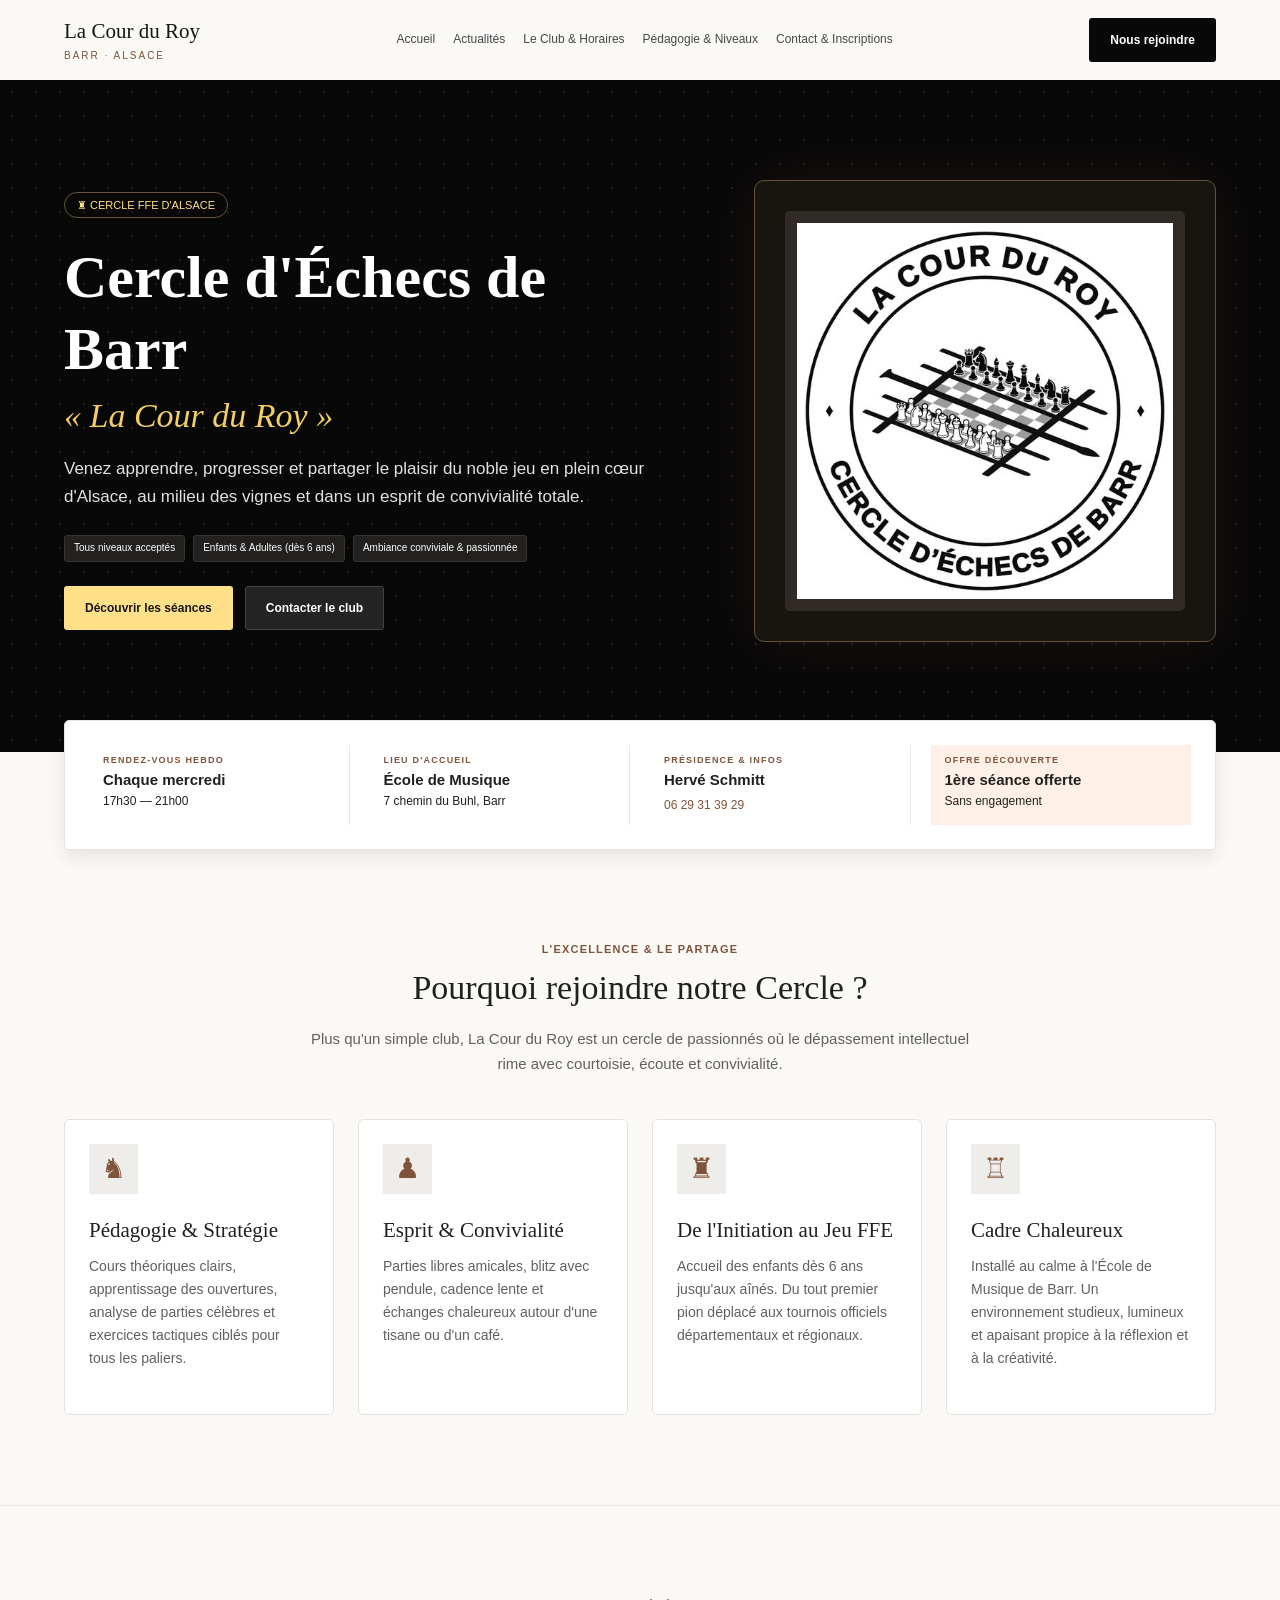
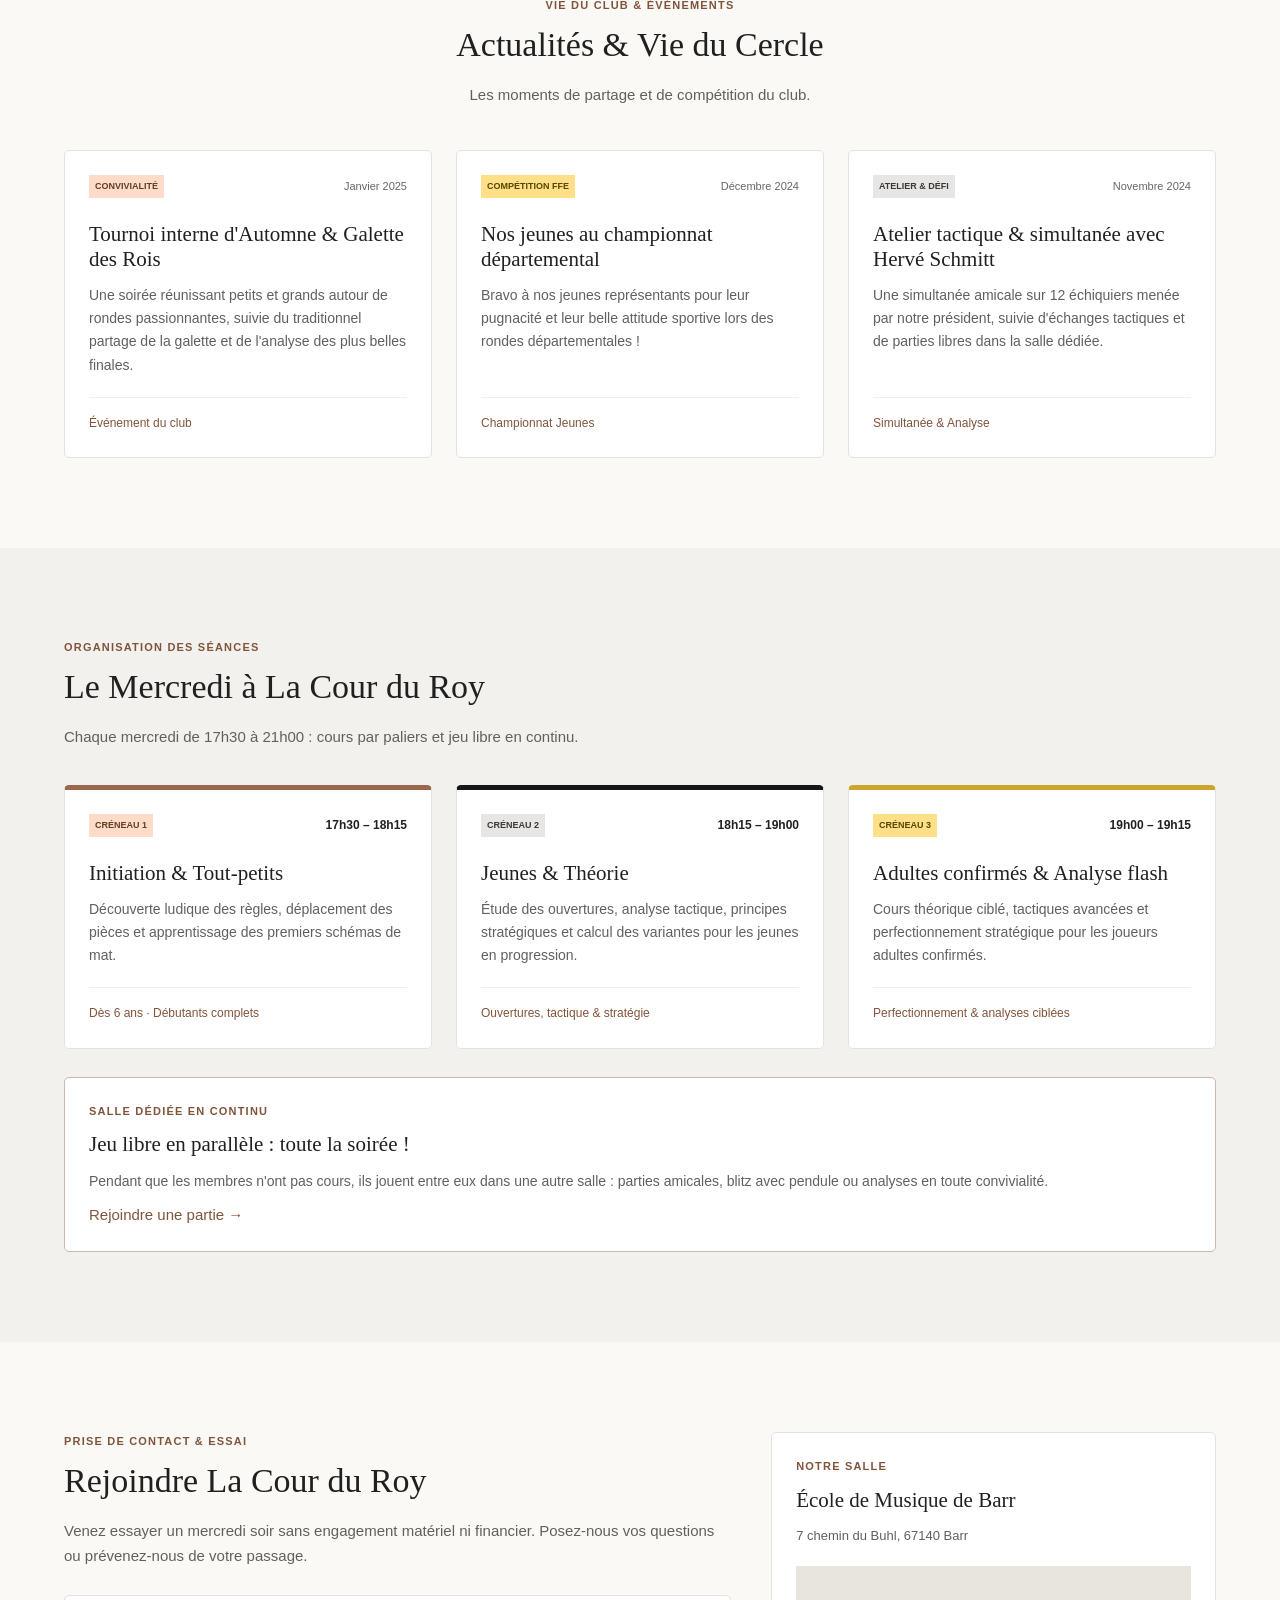
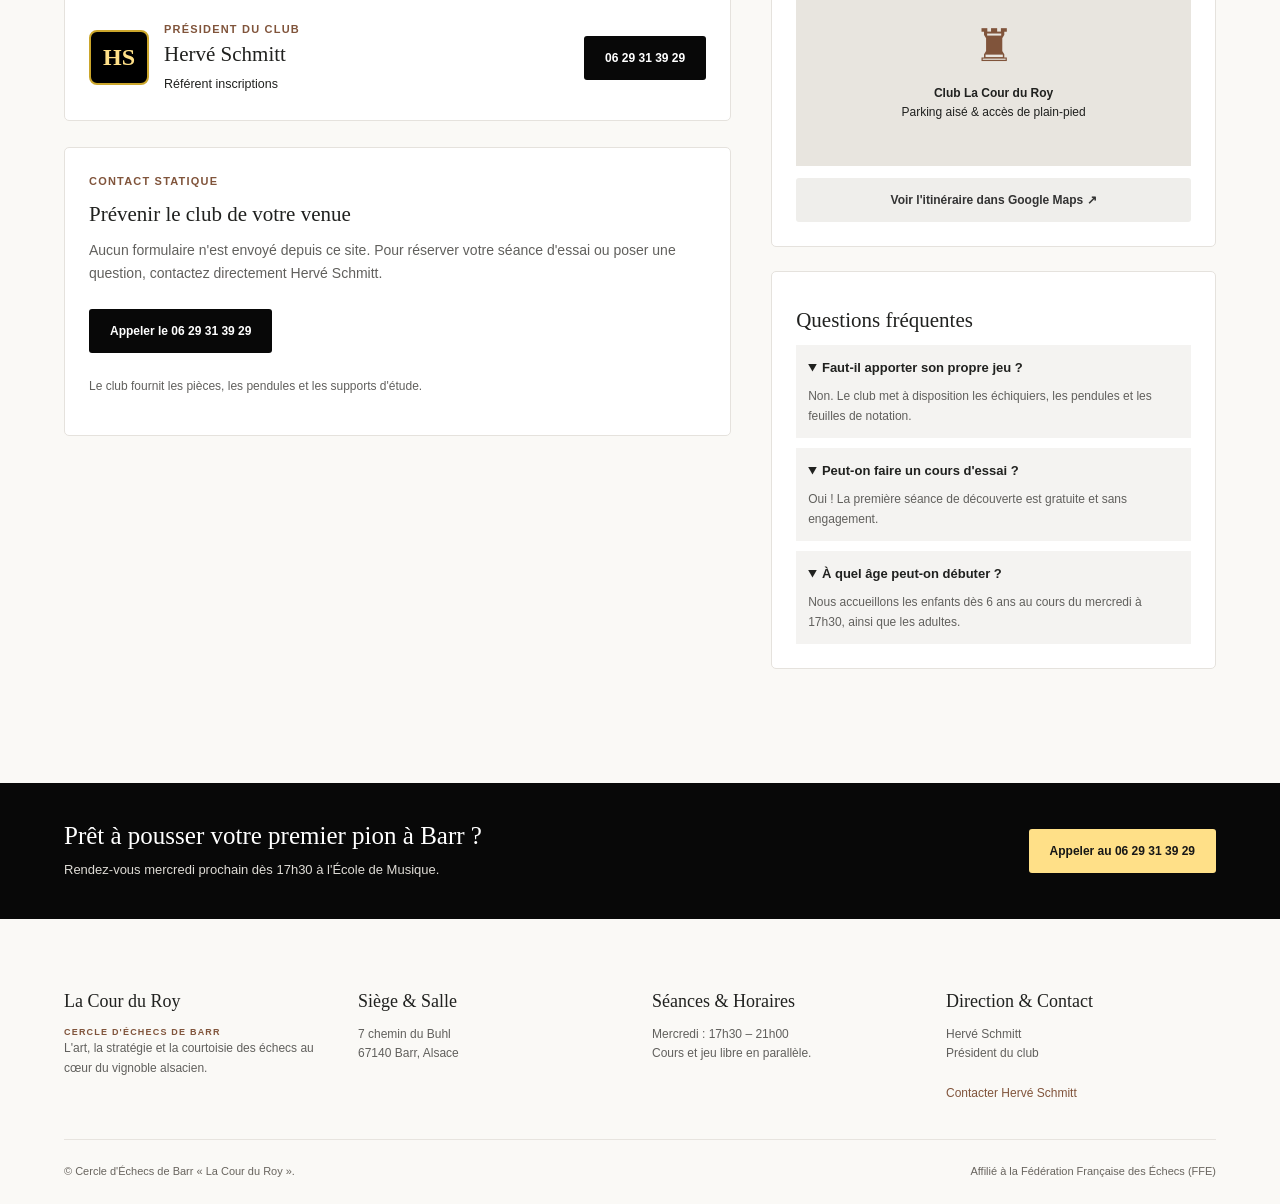
==== index.html @ 9c3e49a5 "Ajouter index.html pour GitHub Pages" ====
<!DOCTYPE html>
<!-- Le HTML décrit le contenu. L'apparence est définie dans apparence.css. -->
<html lang="fr">
<head>
  <meta charset="UTF-8">
  <!-- Cette ligne adapte la page à la largeur des téléphones. -->
  <meta name="viewport" content="width=device-width, initial-scale=1.0">
  <meta name="description" content="Découvrez La Cour du Roy, le cercle d'échecs de Barr : séances du mercredi, initiation et jeu libre pour tous les niveaux.">
  <title>La Cour du Roy — Cercle d'Échecs de Barr</title>
  <link rel="stylesheet" href="apparence.css">
</head>
<body>
  <a class="lien-evitement" href="#contenu">Aller au contenu</a>
  <!-- L'en-tête contient le nom du club et les liens de navigation. -->
  <header class="entete">
    <div class="conteneur navigation">
      <a class="marque" href="#accueil">La Cour du Roy<span>Barr · Alsace</span></a>
      <nav aria-label="Navigation principale">
        <!-- Le # renvoie à l'attribut id d'une section de cette page. -->
        <a href="#accueil">Accueil</a>
        <a href="#actualites">Actualités</a>
        <a href="#horaires">Le Club &amp; Horaires</a>
        <a href="#pedagogie">Pédagogie &amp; Niveaux</a>
        <a href="#contact">Contact &amp; Inscriptions</a>
      </nav>
      <a class="bouton" href="#contact">Nous rejoindre</a>
    </div>
  </header>

  <main id="contenu">
    <!-- Le bandeau est la première grande zone visible de la page. -->
    <section class="bandeau" id="accueil">
      <div class="conteneur presentation">
        <div>
          <span class="insigne">♜ Cercle FFE d'Alsace</span>
          <h1>Cercle d'Échecs de Barr</h1>
          <p class="sous-titre">« La Cour du Roy »</p>
          <p class="introduction">Venez apprendre, progresser et partager le plaisir du noble jeu en plein cœur d'Alsace, au milieu des vignes et dans un esprit de convivialité totale.</p>
          <ul class="qualites">
            <li>Tous niveaux acceptés</li>
            <li>Enfants &amp; Adultes (dès 6 ans)</li>
            <li>Ambiance conviviale &amp; passionnée</li>
          </ul>
          <div class="actions">
            <a class="bouton bouton-dore" href="#horaires">Découvrir les séances</a>
            <a class="bouton bouton-clair" href="#contact">Contacter le club</a>
          </div>
        </div>
        <div class="cadre-logo">
          <!-- Une image locale fonctionne aussi sans connexion Internet. -->
          <img src="images/logo-club.png" alt="La Cour du Roy, Cercle d'Échecs de Barr" width="526" height="526">
        </div>
      </div>
    </section>

    <div class="conteneur informations">
      <div><span class="etiquette">Rendez-vous hebdo</span><strong>Chaque mercredi</strong><span>17h30 — 21h00</span></div>
      <div><span class="etiquette">Lieu d'accueil</span><strong>École de Musique</strong><span>7 chemin du Buhl, Barr</span></div>
      <div><span class="etiquette">Présidence &amp; Infos</span><strong>Hervé Schmitt</strong><a href="tel:+33629313929">06 29 31 39 29</a></div>
      <div class="offre"><span class="etiquette">Offre découverte</span><strong>1ère séance offerte</strong><span>Sans engagement</span></div>
    </div>

    <section class="section conteneur" id="pedagogie">
      <div class="titre-section">
        <span class="etiquette">L'excellence &amp; le partage</span>
        <h2>Pourquoi rejoindre notre Cercle ?</h2>
        <p>Plus qu'un simple club, La Cour du Roy est un cercle de passionnés où le dépassement intellectuel rime avec courtoisie, écoute et convivialité.</p>
      </div>
      <!-- La même classe « carte » permet de réutiliser la même apparence. -->
      <div class="grille quatre-colonnes">
        <article class="carte"><span class="icone" aria-hidden="true">♞</span><h3>Pédagogie &amp; Stratégie</h3><p>Cours théoriques clairs, apprentissage des ouvertures, analyse de parties célèbres et exercices tactiques ciblés pour tous les paliers.</p></article>
        <article class="carte"><span class="icone" aria-hidden="true">♟</span><h3>Esprit &amp; Convivialité</h3><p>Parties libres amicales, blitz avec pendule, cadence lente et échanges chaleureux autour d'une tisane ou d'un café.</p></article>
        <article class="carte"><span class="icone" aria-hidden="true">♜</span><h3>De l'Initiation au Jeu FFE</h3><p>Accueil des enfants dès 6 ans jusqu'aux aînés. Du tout premier pion déplacé aux tournois officiels départementaux et régionaux.</p></article>
        <article class="carte"><span class="icone" aria-hidden="true">♖</span><h3>Cadre Chaleureux</h3><p>Installé au calme à l'École de Musique de Barr. Un environnement studieux, lumineux et apaisant propice à la réflexion et à la créativité.</p></article>
      </div>
    </section>

    <section class="section actualites" id="actualites">
      <div class="conteneur">
        <div class="titre-section"><span class="etiquette">Vie du club &amp; événements</span><h2>Actualités &amp; Vie du Cercle</h2><p>Les moments de partage et de compétition du club.</p></div>
        <!-- Ces textes sont repris de la maquette : les vérifier avant publication. -->
        <div class="grille trois-colonnes">
          <article class="carte"><div class="entete-carte"><span class="categorie">Convivialité</span><time datetime="2025-01">Janvier 2025</time></div><h3>Tournoi interne d'Automne &amp; Galette des Rois</h3><p>Une soirée réunissant petits et grands autour de rondes passionnantes, suivie du traditionnel partage de la galette et de l'analyse des plus belles finales.</p><span class="pied-carte">Événement du club</span></article>
          <article class="carte"><div class="entete-carte"><span class="categorie doree">Compétition FFE</span><time datetime="2024-12">Décembre 2024</time></div><h3>Nos jeunes au championnat départemental</h3><p>Bravo à nos jeunes représentants pour leur pugnacité et leur belle attitude sportive lors des rondes départementales !</p><span class="pied-carte">Championnat Jeunes</span></article>
          <article class="carte"><div class="entete-carte"><span class="categorie grise">Atelier &amp; Défi</span><time datetime="2024-11">Novembre 2024</time></div><h3>Atelier tactique &amp; simultanée avec Hervé Schmitt</h3><p>Une simultanée amicale sur 12 échiquiers menée par notre président, suivie d'échanges tactiques et de parties libres dans la salle dédiée.</p><span class="pied-carte">Simultanée &amp; Analyse</span></article>
        </div>
      </div>
    </section>

    <section class="section fond-gris" id="horaires">
      <div class="conteneur">
        <div class="titre-horaires"><span class="etiquette">Organisation des séances</span><h2>Le Mercredi à La Cour du Roy</h2><p>Chaque mercredi de 17h30 à 21h00 : cours par paliers et jeu libre en continu.</p></div>
        <div class="grille trois-colonnes">
          <article class="carte creneau"><div class="entete-carte"><span class="categorie">Créneau 1</span><strong>17h30 – 18h15</strong></div><h3>Initiation &amp; Tout-petits</h3><p>Découverte ludique des règles, déplacement des pièces et apprentissage des premiers schémas de mat.</p><span class="pied-carte">Dès 6 ans · Débutants complets</span></article>
          <article class="carte creneau creneau-noir"><div class="entete-carte"><span class="categorie grise">Créneau 2</span><strong>18h15 – 19h00</strong></div><h3>Jeunes &amp; Théorie</h3><p>Étude des ouvertures, analyse tactique, principes stratégiques et calcul des variantes pour les jeunes en progression.</p><span class="pied-carte">Ouvertures, tactique &amp; stratégie</span></article>
          <article class="carte creneau creneau-dore"><div class="entete-carte"><span class="categorie doree">Créneau 3</span><strong>19h00 – 19h15</strong></div><h3>Adultes confirmés &amp; Analyse flash</h3><p>Cours théorique ciblé, tactiques avancées et perfectionnement stratégique pour les joueurs adultes confirmés.</p><span class="pied-carte">Perfectionnement &amp; analyses ciblées</span></article>
        </div>
        <div class="carte jeu-libre" id="jeu-libre"><span class="etiquette">Salle dédiée en continu</span><h3>Jeu libre en parallèle : toute la soirée !</h3><p>Pendant que les membres n'ont pas cours, ils jouent entre eux dans une autre salle : parties amicales, blitz avec pendule ou analyses en toute convivialité.</p><a href="#contact">Rejoindre une partie →</a></div>
      </div>
    </section>

    <section class="section conteneur contact" id="contact">
      <div>
        <span class="etiquette">Prise de contact &amp; essai</span><h2>Rejoindre La Cour du Roy</h2>
        <p>Venez essayer un mercredi soir sans engagement matériel ni financier. Posez-nous vos questions ou prévenez-nous de votre passage.</p>
        <div class="carte president"><span class="initiales" aria-hidden="true">HS</span><div><span class="etiquette">Président du club</span><h3>Hervé Schmitt</h3><small>Référent inscriptions</small></div><a class="bouton" href="tel:+33629313929">06 29 31 39 29</a></div>
        <!-- Le site est statique : on affiche les coordonnées sans faux formulaire. -->
        <div class="carte contact-statique">
          <span class="etiquette">Contact statique</span>
          <h3>Prévenir le club de votre venue</h3>
          <p>Aucun formulaire n'est envoyé depuis ce site. Pour réserver votre séance d'essai ou poser une question, contactez directement Hervé Schmitt.</p>
          <a class="bouton" href="tel:+33629313929">Appeler le 06 29 31 39 29</a>
          <p class="note">Le club fournit les pièces, les pendules et les supports d'étude.</p>
        </div>
      </div>
      <aside>
        <div class="carte" id="adresse"><span class="etiquette">Notre salle</span><h3>École de Musique de Barr</h3><address>7 chemin du Buhl, 67140 Barr</address><div class="localisation"><span aria-hidden="true">♜</span><strong>Club La Cour du Roy</strong><span>Parking aisé &amp; accès de plain-pied</span></div><a class="bouton bouton-itineraire" href="https://maps.google.com/?q=7+Chemin+du+Buhl+67140+Barr" target="_blank" rel="noopener noreferrer">Voir l'itinéraire dans Google Maps ↗</a></div>
        <div class="carte questions"><h3>Questions fréquentes</h3>
          <!-- details et summary créent un volet ouvrable sans JavaScript. -->
          <details open><summary>Faut-il apporter son propre jeu ?</summary><p>Non. Le club met à disposition les échiquiers, les pendules et les feuilles de notation.</p></details>
          <details open><summary>Peut-on faire un cours d'essai ?</summary><p>Oui ! La première séance de découverte est gratuite et sans engagement.</p></details>
          <details open><summary>À quel âge peut-on débuter ?</summary><p>Nous accueillons les enfants dès 6 ans au cours du mercredi à 17h30, ainsi que les adultes.</p></details>
        </div>
      </aside>
    </section>

    <section class="invitation"><div class="conteneur"><div><h2>Prêt à pousser votre premier pion à Barr ?</h2><p>Rendez-vous mercredi prochain dès 17h30 à l'École de Musique.</p></div><a class="bouton bouton-dore" href="tel:+33629313929">Appeler au 06 29 31 39 29</a></div></section>
  </main>

  <!-- Le pied de page rassemble les informations utiles. -->
  <footer class="pied-page conteneur">
    <div class="grille quatre-colonnes">
      <div><h3>La Cour du Roy</h3><span class="etiquette">Cercle d'Échecs de Barr</span><p>L'art, la stratégie et la courtoisie des échecs au cœur du vignoble alsacien.</p></div>
      <div><h3>Siège &amp; Salle</h3><p>7 chemin du Buhl<br>67140 Barr, Alsace</p></div>
      <div><h3>Séances &amp; Horaires</h3><p>Mercredi : 17h30 – 21h00<br>Cours et jeu libre en parallèle.</p></div>
      <div><h3>Direction &amp; Contact</h3><p>Hervé Schmitt<br>Président du club</p><a href="tel:+33629313929">Contacter Hervé Schmitt</a></div>
    </div>
    <div class="mentions"><span>© Cercle d'Échecs de Barr « La Cour du Roy ».</span><span>Affilié à la Fédération Française des Échecs (FFE)</span></div>
  </footer>
</body>
</html>
---- apparence.css ----
/* Le CSS règle les couleurs, les tailles et la disposition du HTML.
   Une règle s'écrit : sélecteur { propriété: valeur; } */

/* 1. Réglages communs à toute la page. */
* {
  box-sizing: border-box; /* Les bordures et espacements restent dans la largeur. */
}
html { scroll-behavior: smooth; }
body {
  margin: 0;
  background: #faf9f6;
  color: #20211f;
  font-family: Arial, sans-serif;
  font-size: 15px;
  line-height: 1.65;
}
h1, h2, h3, .marque {
  font-family: Georgia, 'Times New Roman', serif;
  line-height: 1.2;
}
h1 { font-size: 60px; margin: 24px 0 12px; }
h2 { font-size: 34px; margin: 10px 0 18px; font-weight: normal; }
h3 { font-size: 21px; margin: 12px 0; font-weight: normal; }
p { margin: 0 0 20px; color: #61605d; }
a { color: #80543b; text-decoration: none; }
a:hover { text-decoration: underline; }
/* Le contour permet de voir quel lien ou champ est sélectionné au clavier. */
a:focus-visible, summary:focus-visible {
  outline: 3px solid #af7a28;
  outline-offset: 4px;
}
img { max-width: 100%; height: auto; display: block; }
section, [id] { scroll-margin-top: 24px; }
.conteneur { width: 90%; max-width: 1160px; margin: 0 auto; }
.section { padding-top: 90px; padding-bottom: 90px; }
.etiquette { display: block; color: #80543b; font-size: 11px; font-weight: bold; text-transform: uppercase; letter-spacing: 1.2px; }
.lien-evitement { position: absolute; top: -100px; left: 15px; padding: 10px; background: white; z-index: 10; }
.lien-evitement:focus { top: 10px; }

/* 2. Navigation : flex place les éléments les uns à côté des autres. */
.navigation { display: flex; align-items: center; justify-content: space-between; gap: 22px; min-height: 80px; }
.marque { color: #161616; font-size: 21px; flex-shrink: 0; }
.marque span { display: block; font: 10px Arial, sans-serif; text-transform: uppercase; letter-spacing: 2px; color: #80543b; margin-top: 5px; }
nav { display: flex; gap: 18px; flex-wrap: wrap; }
nav a { color: #47464b; font-size: 12px; }
.bouton { display: inline-block; padding: 12px 20px; border: 1px solid transparent; border-radius: 3px; background: #080808; color: white; font: bold 12px/1.5 Arial, sans-serif; text-align: center; }
.bouton:hover { background: #80543b; color: white; text-decoration: none; }
.bouton-dore { background: #ffe088; color: #171717; }
.bouton-clair { background: #242424; border-color: #46423a; }

/* 3. Présentation et logo. Les points sont un fond créé en CSS. */
.bandeau { background-color: #080808; background-image: radial-gradient(#242018 1px, transparent 1px); background-size: 24px 24px; color: white; padding: 100px 0 110px; }
.presentation { display: grid; grid-template-columns: 1.3fr 1fr; align-items: center; gap: 90px; }
.insigne { border: 1px solid #61553a; border-radius: 20px; padding: 6px 12px; font-size: 11px; text-transform: uppercase; color: #ffe088; }
.sous-titre { font: italic 34px Georgia, serif; color: #f3ce67; margin-bottom: 20px; }
.introduction { color: #e3e2e0; font-size: 17px; }
.qualites { display: flex; flex-wrap: wrap; gap: 8px; padding: 0; margin: 24px 0; list-style: none; }
.qualites li { background: #22211f; border: 1px solid #39352e; border-radius: 3px; padding: 4px 9px; font-size: 10px; }
.actions { display: flex; flex-wrap: wrap; gap: 12px; }
.cadre-logo { padding: 30px; border: 1px solid #655333; border-radius: 10px; background: #181511; box-shadow: 0 0 65px #80543b25; }
.cadre-logo img { border: 12px solid #302b26; border-radius: 5px; }

/* 4. La barre d'informations remonte légèrement sur le bandeau. */
.informations { position: relative; margin-top: -32px; padding: 24px; background: white; border: 1px solid #e7e4df; border-radius: 5px; box-shadow: 0 8px 18px #00000015; display: grid; grid-template-columns: repeat(4, 1fr); gap: 20px; }
.informations > div { padding: 8px 14px; border-right: 1px solid #eae6e0; }
.informations strong, .informations span { display: block; }
.informations strong { font-size: 15px; }
.informations span, .informations a { font-size: 12px; }
.informations .etiquette { font-size: 9px; }
.informations .offre { background: #fff0e7; border: 0; }

/* 5. Grilles réutilisables : 1fr signifie une part de l'espace disponible. */
.grille { display: grid; gap: 24px; }
.quatre-colonnes { grid-template-columns: repeat(4, 1fr); }
.trois-colonnes { grid-template-columns: repeat(3, 1fr); }
.deux-colonnes { grid-template-columns: repeat(2, 1fr); }
.titre-section { text-align: center; max-width: 670px; margin: 0 auto 42px; }
.carte { background: white; border: 1px solid #e5e2dd; border-radius: 5px; padding: 24px; }
.grille .carte { display: flex; flex-direction: column; }
.carte p { font-size: 14px; }
.icone { display: inline-block; align-self: flex-start; background: #efede9; color: #80543b; font-size: 28px; padding: 2px 12px; margin-bottom: 12px; }
.actualites { border-top: 1px solid #edeae5; }
.entete-carte { display: flex; align-items: center; justify-content: space-between; flex-wrap: wrap; gap: 8px; margin-bottom: 12px; font-size: 12px; }
time { color: #666; font-size: 11px; }
.categorie { background: #ffdbca; color: #653d26; padding: 4px 6px; font-size: 9px; text-transform: uppercase; font-weight: bold; }
.doree { background: #ffe088; color: #574500; }
.grise { background: #e8e6e4; color: #393939; }
.pied-carte { margin-top: auto; padding-top: 16px; border-top: 1px solid #eee; color: #80543b; font-size: 12px; }

/* 6. Horaires et contact. */
.fond-gris { background: #f2f1ee; }
.titre-horaires { margin-bottom: 35px; }
.creneau { border-top: 5px solid #98694e; }
.creneau-noir { border-top-color: #171717; }
.creneau-dore { border-top-color: #cba62b; }
.jeu-libre { margin-top: 28px; border-color: #cdb8ab; }
.jeu-libre p { margin-bottom: 10px; }
.contact { display: grid; grid-template-columns: 1.5fr 1fr; gap: 40px; }
.president { display: flex; align-items: center; flex-wrap: wrap; gap: 15px; margin: 26px 0; }
.president h3 { margin: 4px 0; }
.president .bouton { margin-left: auto; }
.initiales { background: black; color: #ffe088; border: 2px solid #cba62b; border-radius: 8px; padding: 12px; font: bold 24px Georgia, serif; }
.contact aside > .carte { margin-bottom: 24px; }
label { display: block; font-size: 12px; margin-bottom: 6px; }
.contact-statique .bouton { margin: 4px 0 10px; }
.note { font-size: 12px !important; margin: 14px 0; }
address { font-style: normal; color: #61605d; font-size: 13px; }
.localisation { background: #e8e5df; min-height: 200px; display: flex; flex-direction: column; align-items: center; justify-content: center; text-align: center; padding: 20px; margin: 20px 0 12px; font-size: 12px; }
.localisation > span:first-child { font-size: 45px; color: #80543b; }
.bouton-itineraire { background: #efeeeb; color: #333; width: 100%; }
details { background: #f4f3f1; padding: 12px; margin-top: 10px; font-size: 13px; }
summary { cursor: pointer; font-weight: bold; }
details p { margin: 8px 0 0; font-size: 12px !important; }

/* 7. Dernière invitation et pied de page. */
.invitation { background: #080808; color: white; padding: 38px 0; }
.invitation .conteneur { display: flex; align-items: center; justify-content: space-between; gap: 25px; }
.invitation h2 { font-size: 25px; margin: 0 0 8px; }
.invitation p { color: #dedbd5; margin: 0; font-size: 13px; }
.invitation .bouton { flex-shrink: 0; }
.pied-page { padding-top: 60px; padding-bottom: 24px; font-size: 12px; }
.pied-page h3 { font-size: 18px; }
.pied-page .etiquette { font-size: 9px; }
.mentions { display: flex; justify-content: space-between; flex-wrap: wrap; gap: 15px; border-top: 1px solid #e7e4df; margin-top: 35px; padding-top: 22px; color: #68645e; font-size: 11px; }

/* 8. Les media queries changent la disposition selon la largeur de l'écran. */
@media (max-width: 1050px) {
  .navigation { flex-wrap: wrap; padding: 18px 0; }
  nav { order: 3; width: 100%; justify-content: center; }
  .presentation { gap: 40px; }
  h1 { font-size: 48px; }
  .quatre-colonnes, .informations { grid-template-columns: repeat(2, 1fr); }
  .contact { grid-template-columns: 1.2fr 1fr; gap: 24px; }
  .trois-colonnes { gap: 14px; }
  .carte { padding: 20px; }
}
@media (max-width: 700px) {
  .section { padding-top: 55px; padding-bottom: 55px; }
  h1 { font-size: 42px; }
  h2 { font-size: 29px; }
  .sous-titre { font-size: 29px; }
  nav { gap: 12px 18px; }
  .bandeau { padding: 55px 0 75px; }
  .presentation, .contact, .trois-colonnes { grid-template-columns: 1fr; }
  .cadre-logo { width: 260px; max-width: 100%; margin: 0 auto; padding: 18px; }
  .informations { padding: 16px; gap: 8px; }
  .informations > div { border: 0; padding: 8px; }
  .quatre-colonnes, .deux-colonnes { grid-template-columns: 1fr; }
  .invitation .conteneur { flex-direction: column; text-align: center; }
  .president .bouton, .contact-statique .bouton { margin-left: 0; }
  .entete .bouton { padding: 10px 12px; }
}
/* Respecte les personnes qui préfèrent éviter les mouvements à l'écran. */
@media (prefers-reduced-motion: reduce) {
  html { scroll-behavior: auto; }
}
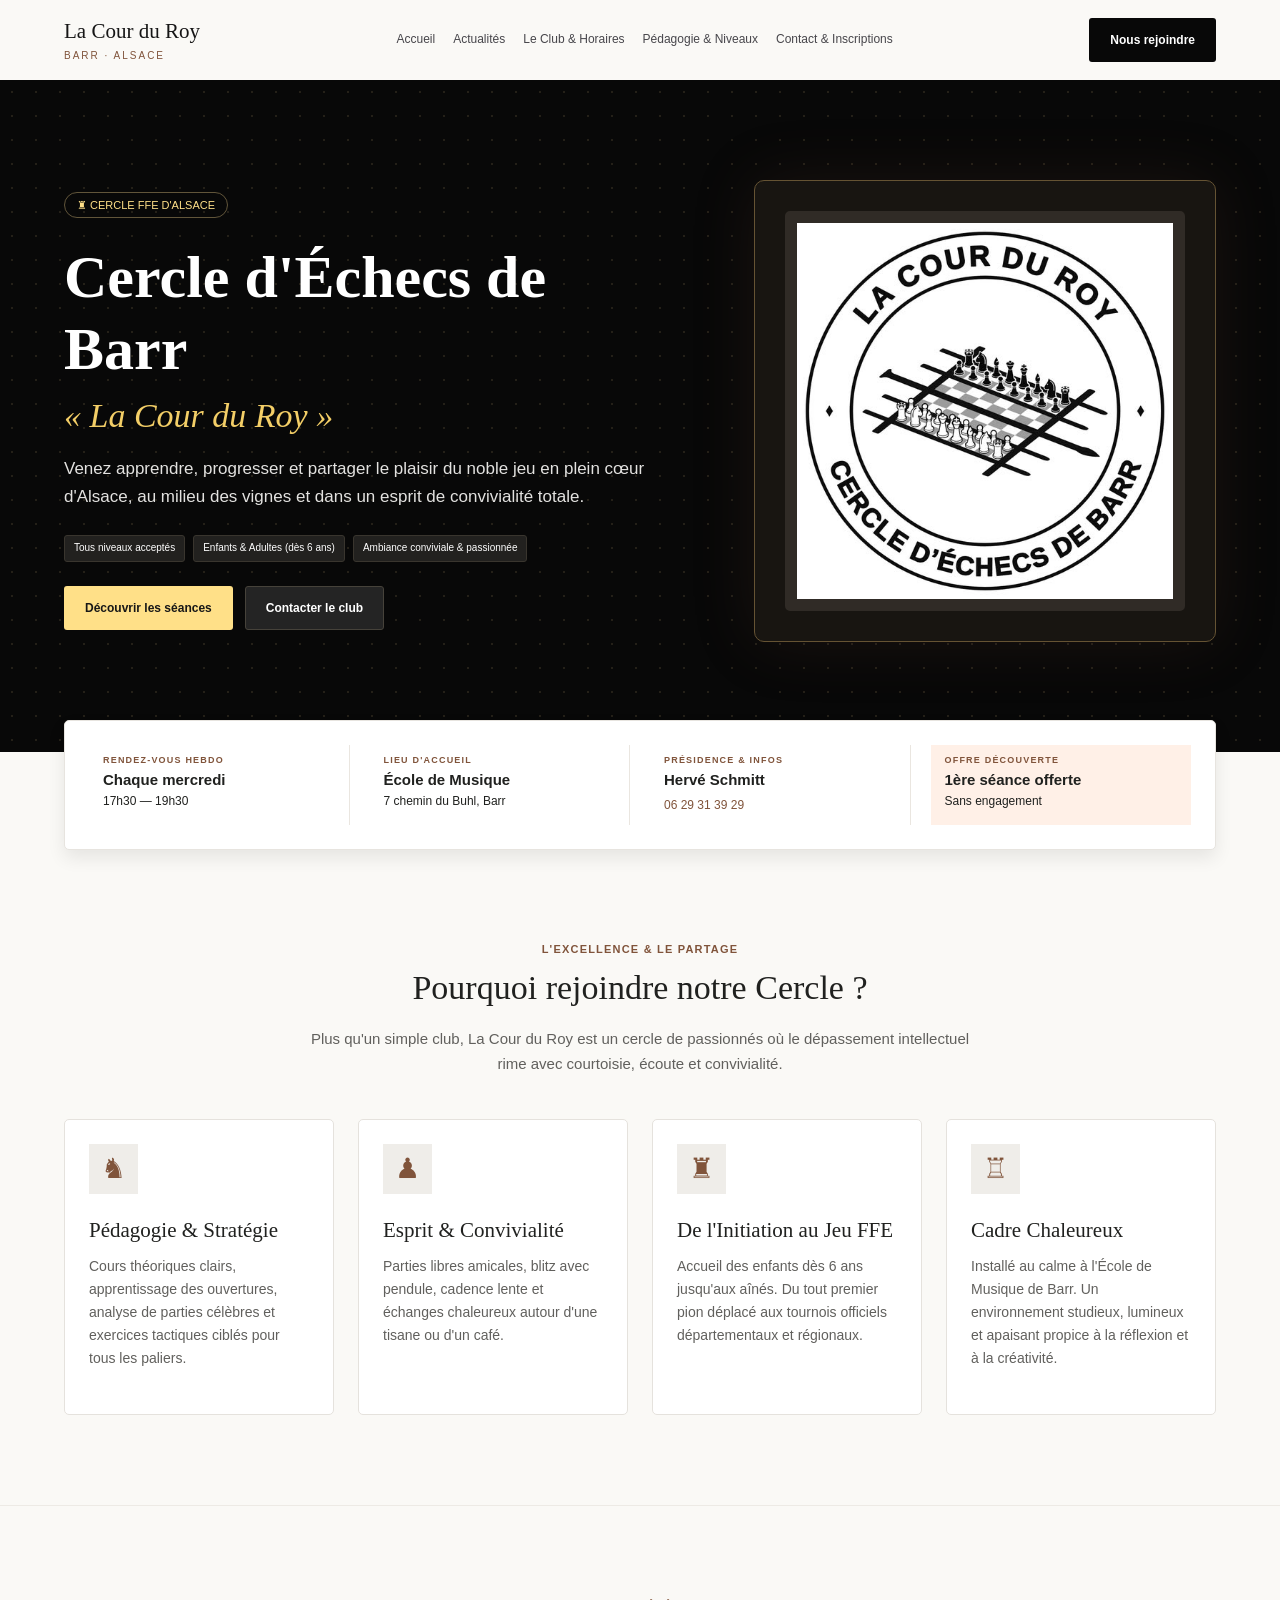
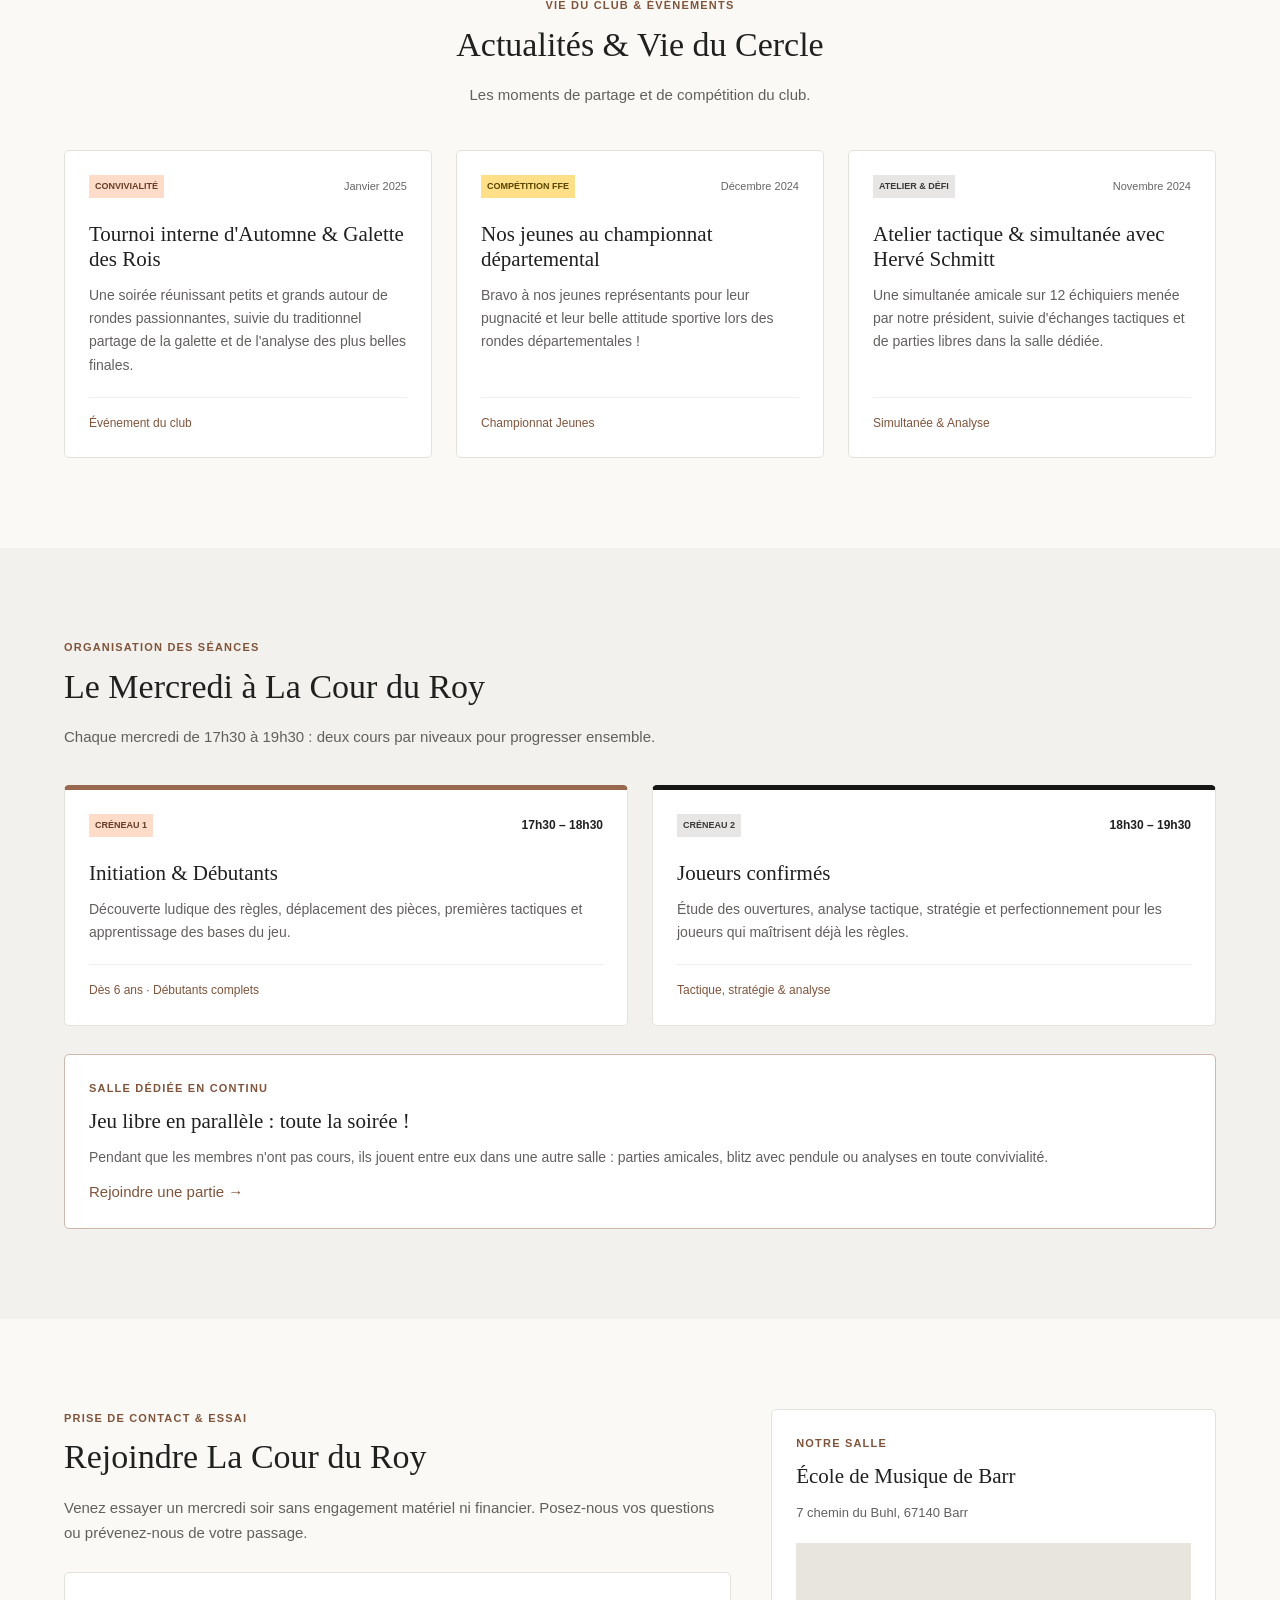
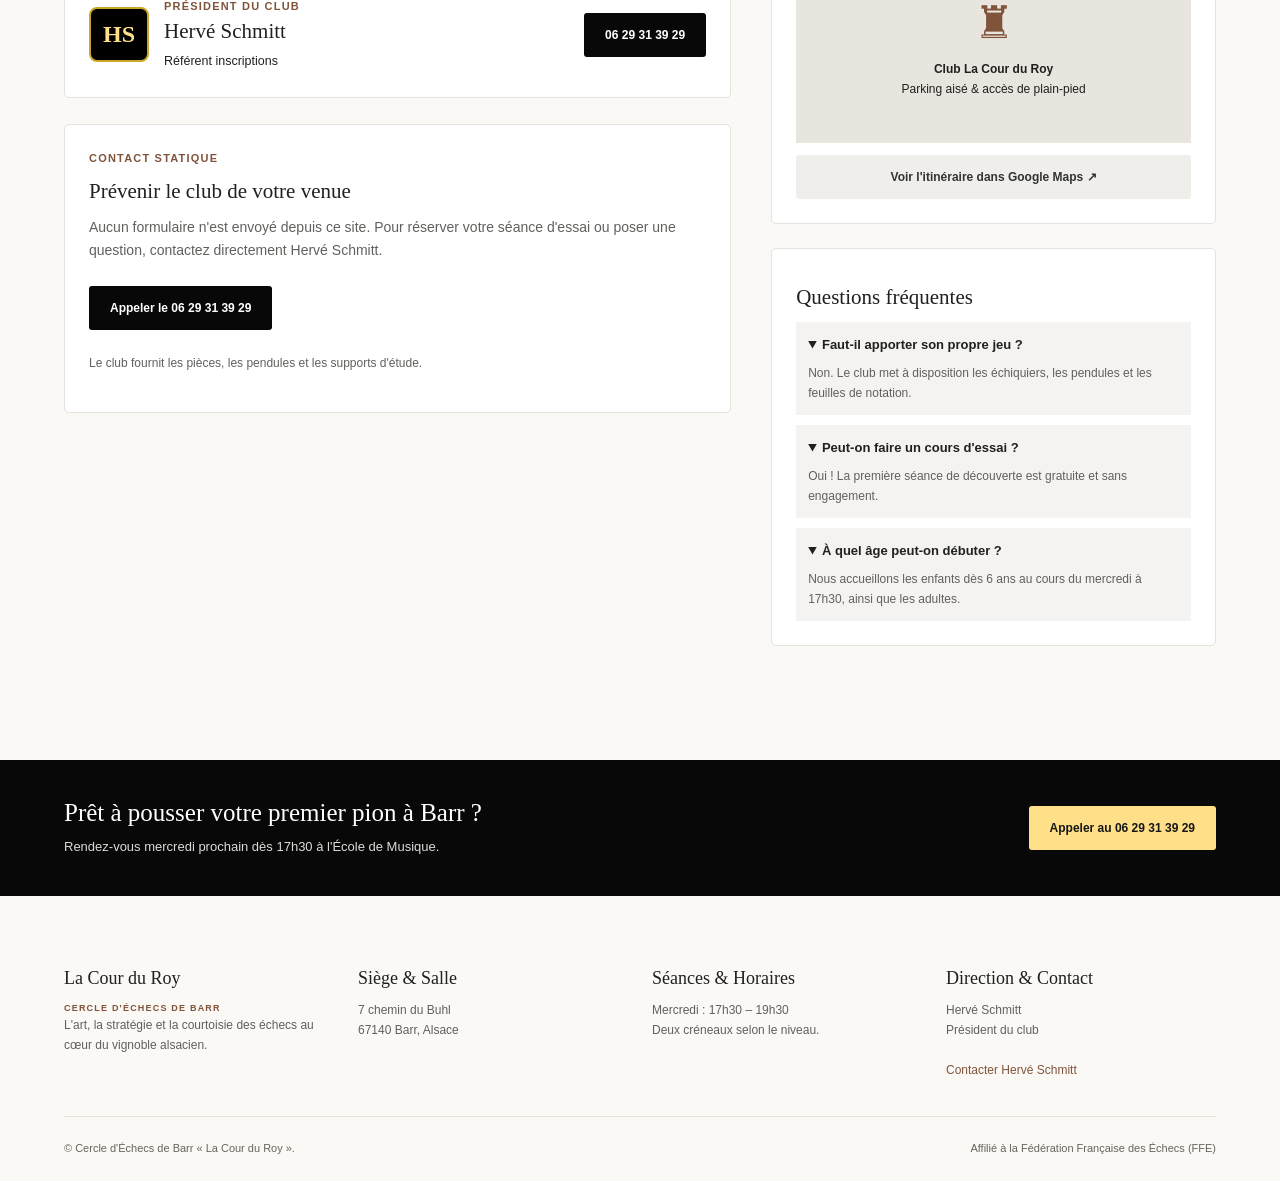
==== commit 07fc6fa9: "Synchroniser les horaires sur la page GitHub Pages" ====
--- a/index.html
+++ b/index.html
@@ -54,7 +54,7 @@
     </section>
 
     <div class="conteneur informations">
-      <div><span class="etiquette">Rendez-vous hebdo</span><strong>Chaque mercredi</strong><span>17h30 — 21h00</span></div>
+      <div><span class="etiquette">Rendez-vous hebdo</span><strong>Chaque mercredi</strong><span>17h30 — 19h30</span></div>
       <div><span class="etiquette">Lieu d'accueil</span><strong>École de Musique</strong><span>7 chemin du Buhl, Barr</span></div>
       <div><span class="etiquette">Présidence &amp; Infos</span><strong>Hervé Schmitt</strong><a href="tel:+33629313929">06 29 31 39 29</a></div>
       <div class="offre"><span class="etiquette">Offre découverte</span><strong>1ère séance offerte</strong><span>Sans engagement</span></div>
@@ -89,11 +89,10 @@
 
     <section class="section fond-gris" id="horaires">
       <div class="conteneur">
-        <div class="titre-horaires"><span class="etiquette">Organisation des séances</span><h2>Le Mercredi à La Cour du Roy</h2><p>Chaque mercredi de 17h30 à 21h00 : cours par paliers et jeu libre en continu.</p></div>
-        <div class="grille trois-colonnes">
-          <article class="carte creneau"><div class="entete-carte"><span class="categorie">Créneau 1</span><strong>17h30 – 18h15</strong></div><h3>Initiation &amp; Tout-petits</h3><p>Découverte ludique des règles, déplacement des pièces et apprentissage des premiers schémas de mat.</p><span class="pied-carte">Dès 6 ans · Débutants complets</span></article>
-          <article class="carte creneau creneau-noir"><div class="entete-carte"><span class="categorie grise">Créneau 2</span><strong>18h15 – 19h00</strong></div><h3>Jeunes &amp; Théorie</h3><p>Étude des ouvertures, analyse tactique, principes stratégiques et calcul des variantes pour les jeunes en progression.</p><span class="pied-carte">Ouvertures, tactique &amp; stratégie</span></article>
-          <article class="carte creneau creneau-dore"><div class="entete-carte"><span class="categorie doree">Créneau 3</span><strong>19h00 – 19h15</strong></div><h3>Adultes confirmés &amp; Analyse flash</h3><p>Cours théorique ciblé, tactiques avancées et perfectionnement stratégique pour les joueurs adultes confirmés.</p><span class="pied-carte">Perfectionnement &amp; analyses ciblées</span></article>
+        <div class="titre-horaires"><span class="etiquette">Organisation des séances</span><h2>Le Mercredi à La Cour du Roy</h2><p>Chaque mercredi de 17h30 à 19h30 : deux cours par niveaux pour progresser ensemble.</p></div>
+        <div class="grille deux-colonnes">
+          <article class="carte creneau"><div class="entete-carte"><span class="categorie">Créneau 1</span><strong>17h30 – 18h30</strong></div><h3>Initiation &amp; Débutants</h3><p>Découverte ludique des règles, déplacement des pièces, premières tactiques et apprentissage des bases du jeu.</p><span class="pied-carte">Dès 6 ans · Débutants complets</span></article>
+          <article class="carte creneau creneau-noir"><div class="entete-carte"><span class="categorie grise">Créneau 2</span><strong>18h30 – 19h30</strong></div><h3>Joueurs confirmés</h3><p>Étude des ouvertures, analyse tactique, stratégie et perfectionnement pour les joueurs qui maîtrisent déjà les règles.</p><span class="pied-carte">Tactique, stratégie &amp; analyse</span></article>
         </div>
         <div class="carte jeu-libre" id="jeu-libre"><span class="etiquette">Salle dédiée en continu</span><h3>Jeu libre en parallèle : toute la soirée !</h3><p>Pendant que les membres n'ont pas cours, ils jouent entre eux dans une autre salle : parties amicales, blitz avec pendule ou analyses en toute convivialité.</p><a href="#contact">Rejoindre une partie →</a></div>
       </div>
@@ -132,7 +131,7 @@
     <div class="grille quatre-colonnes">
       <div><h3>La Cour du Roy</h3><span class="etiquette">Cercle d'Échecs de Barr</span><p>L'art, la stratégie et la courtoisie des échecs au cœur du vignoble alsacien.</p></div>
       <div><h3>Siège &amp; Salle</h3><p>7 chemin du Buhl<br>67140 Barr, Alsace</p></div>
-      <div><h3>Séances &amp; Horaires</h3><p>Mercredi : 17h30 – 21h00<br>Cours et jeu libre en parallèle.</p></div>
+      <div><h3>Séances &amp; Horaires</h3><p>Mercredi : 17h30 – 19h30<br>Deux créneaux selon le niveau.</p></div>
       <div><h3>Direction &amp; Contact</h3><p>Hervé Schmitt<br>Président du club</p><a href="tel:+33629313929">Contacter Hervé Schmitt</a></div>
     </div>
     <div class="mentions"><span>© Cercle d'Échecs de Barr « La Cour du Roy ».</span><span>Affilié à la Fédération Française des Échecs (FFE)</span></div>
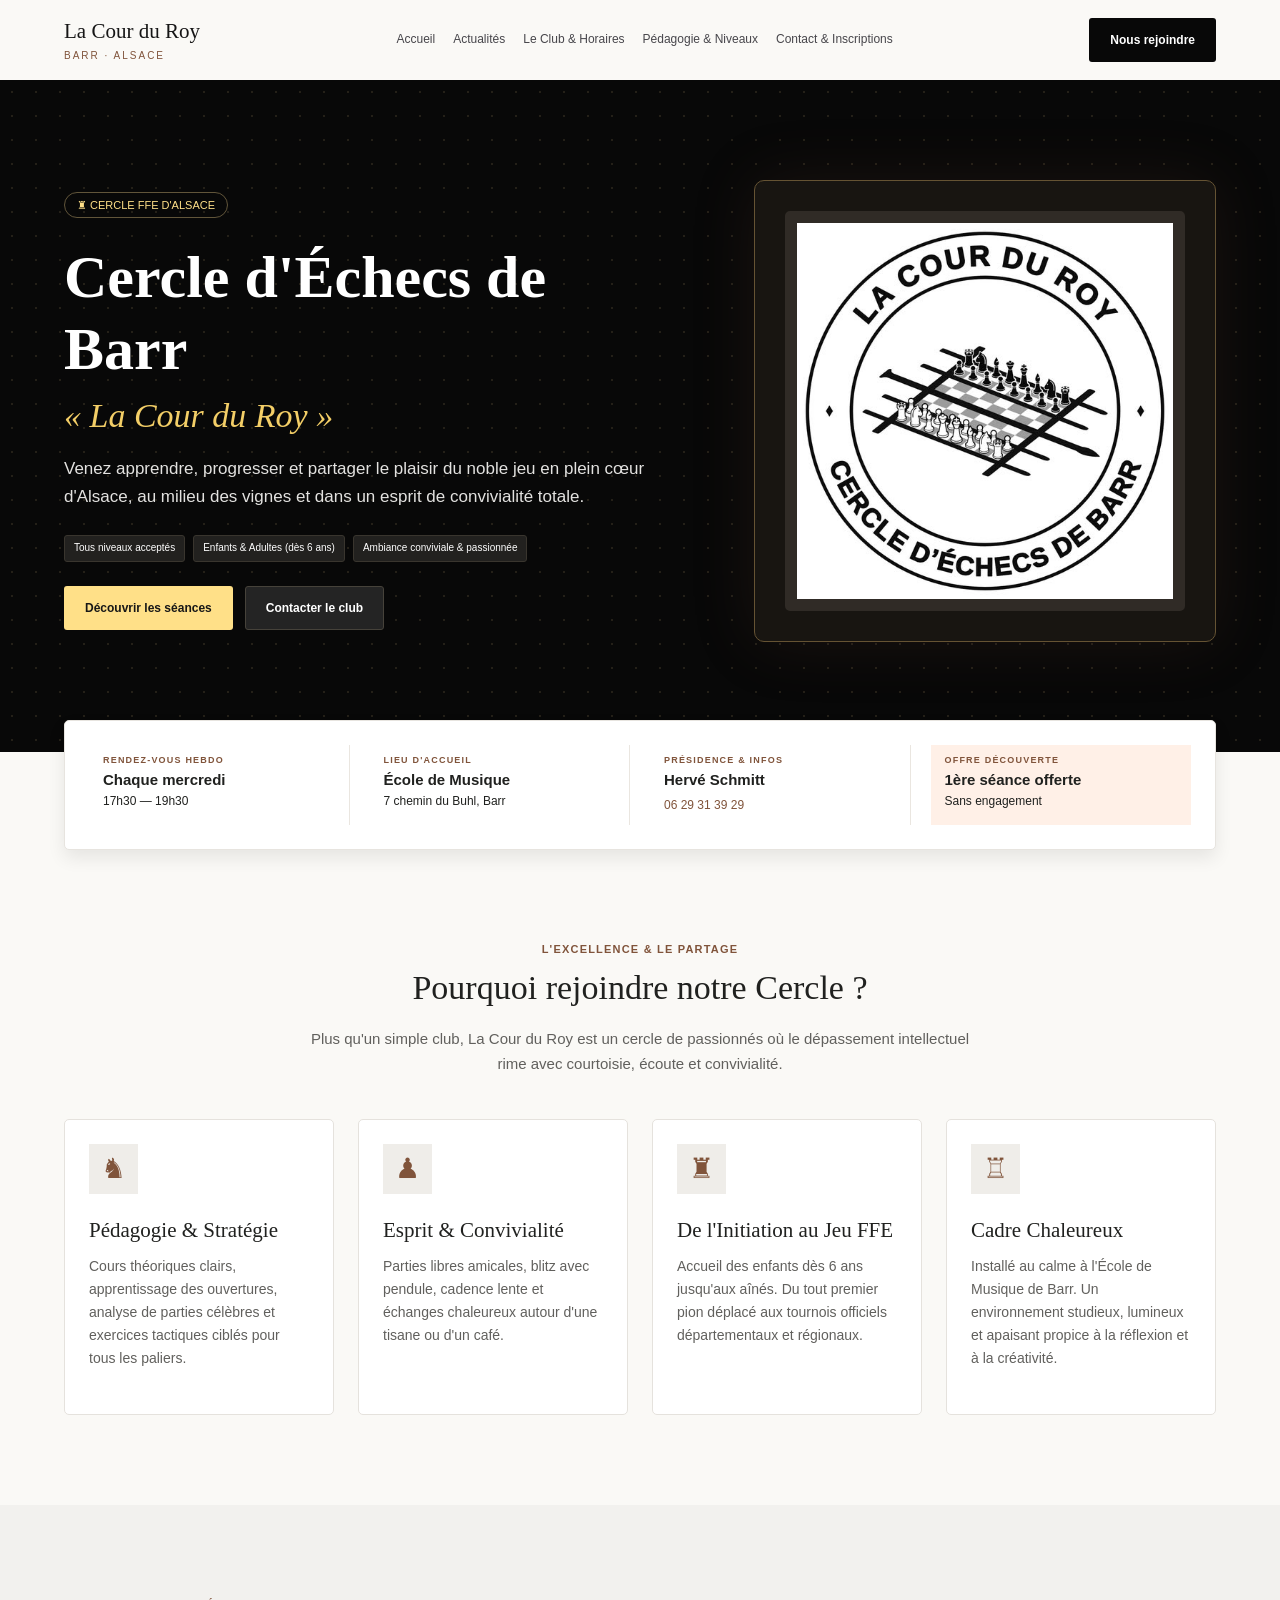
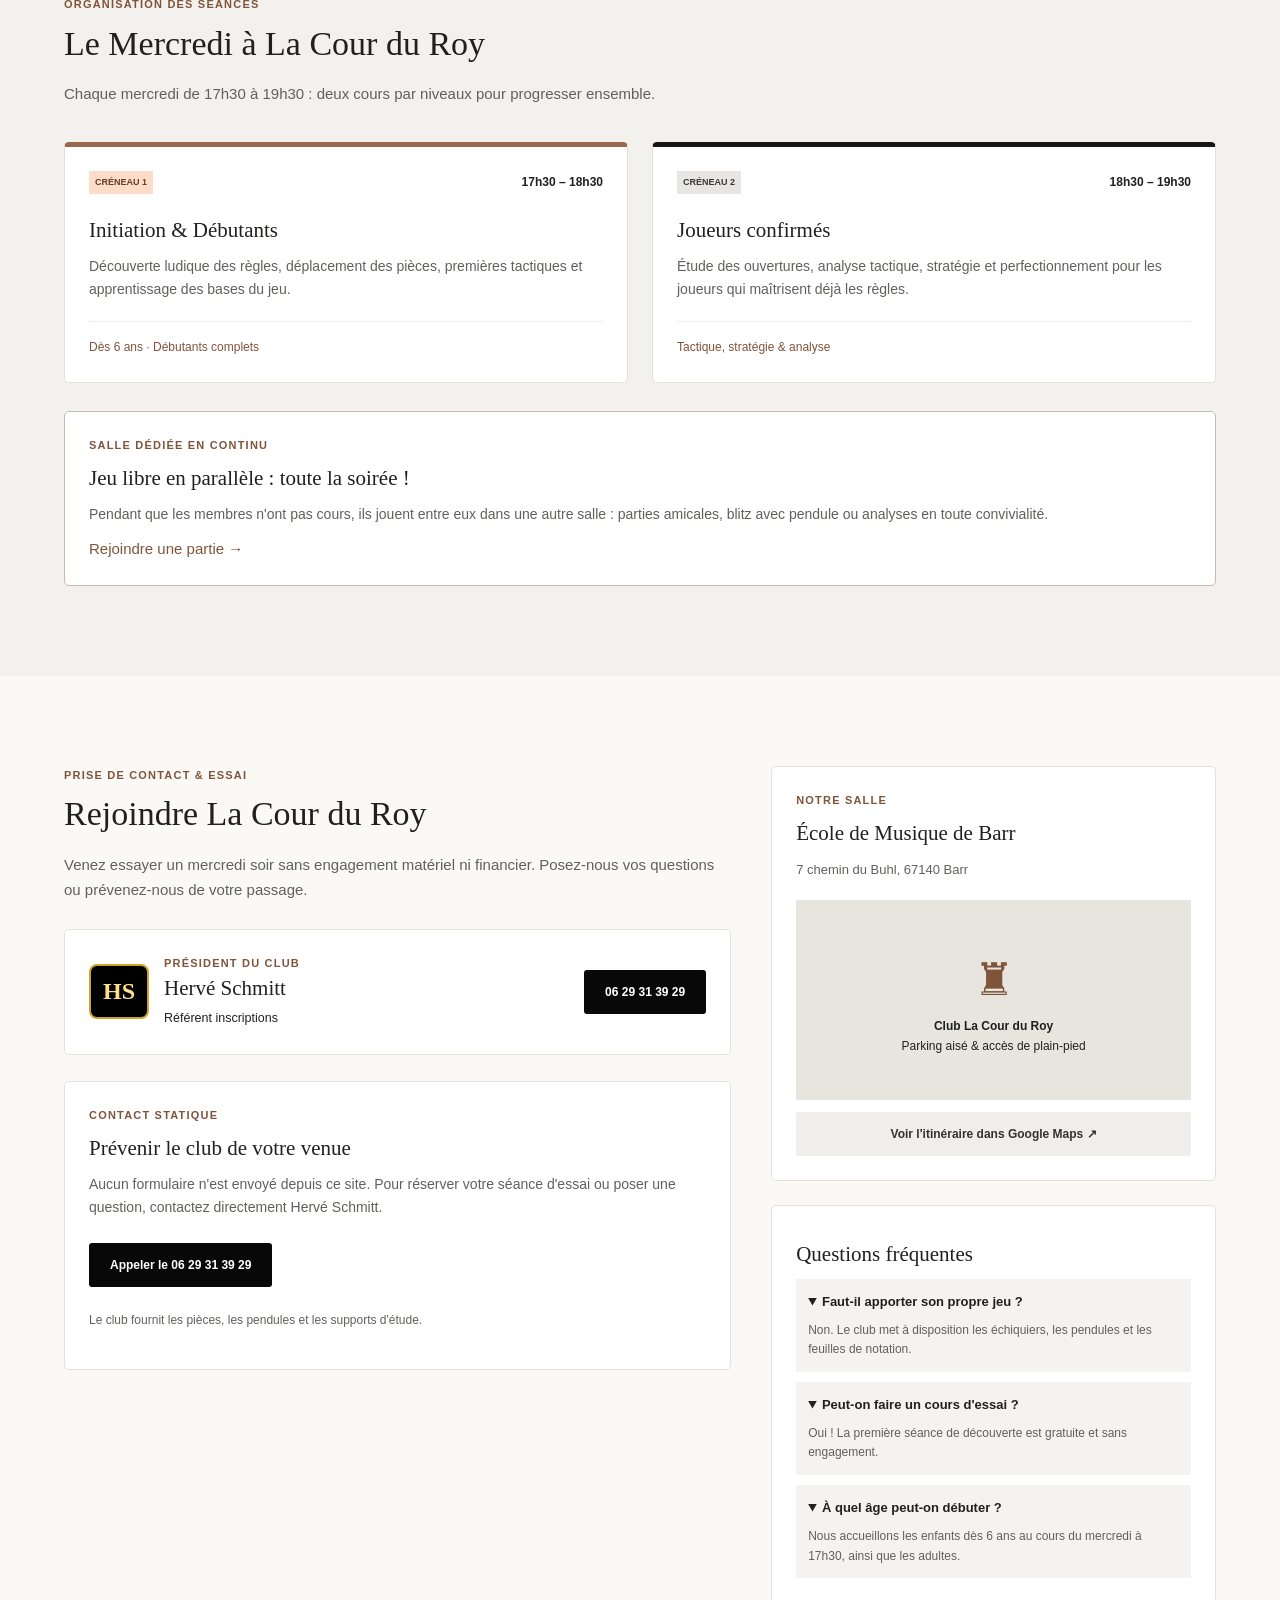
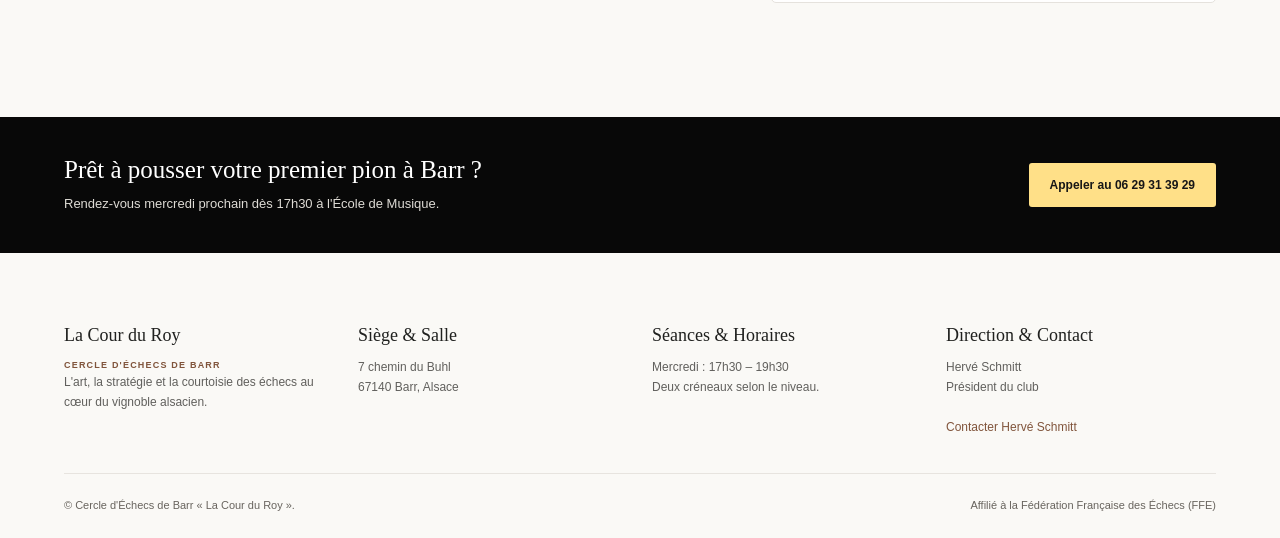
==== commit 1ab4e3c6: "Mettre à jour la page d'accueil index.html" ====
--- a/index.html
+++ b/index.html
@@ -75,10 +75,11 @@
       </div>
     </section>
 
+
+    <!--
     <section class="section actualites" id="actualites">
       <div class="conteneur">
         <div class="titre-section"><span class="etiquette">Vie du club &amp; événements</span><h2>Actualités &amp; Vie du Cercle</h2><p>Les moments de partage et de compétition du club.</p></div>
-        <!-- Ces textes sont repris de la maquette : les vérifier avant publication. -->
         <div class="grille trois-colonnes">
           <article class="carte"><div class="entete-carte"><span class="categorie">Convivialité</span><time datetime="2025-01">Janvier 2025</time></div><h3>Tournoi interne d'Automne &amp; Galette des Rois</h3><p>Une soirée réunissant petits et grands autour de rondes passionnantes, suivie du traditionnel partage de la galette et de l'analyse des plus belles finales.</p><span class="pied-carte">Événement du club</span></article>
           <article class="carte"><div class="entete-carte"><span class="categorie doree">Compétition FFE</span><time datetime="2024-12">Décembre 2024</time></div><h3>Nos jeunes au championnat départemental</h3><p>Bravo à nos jeunes représentants pour leur pugnacité et leur belle attitude sportive lors des rondes départementales !</p><span class="pied-carte">Championnat Jeunes</span></article>
@@ -86,7 +87,10 @@
         </div>
       </div>
     </section>
+  -->
 
+
+  
     <section class="section fond-gris" id="horaires">
       <div class="conteneur">
         <div class="titre-horaires"><span class="etiquette">Organisation des séances</span><h2>Le Mercredi à La Cour du Roy</h2><p>Chaque mercredi de 17h30 à 19h30 : deux cours par niveaux pour progresser ensemble.</p></div>
